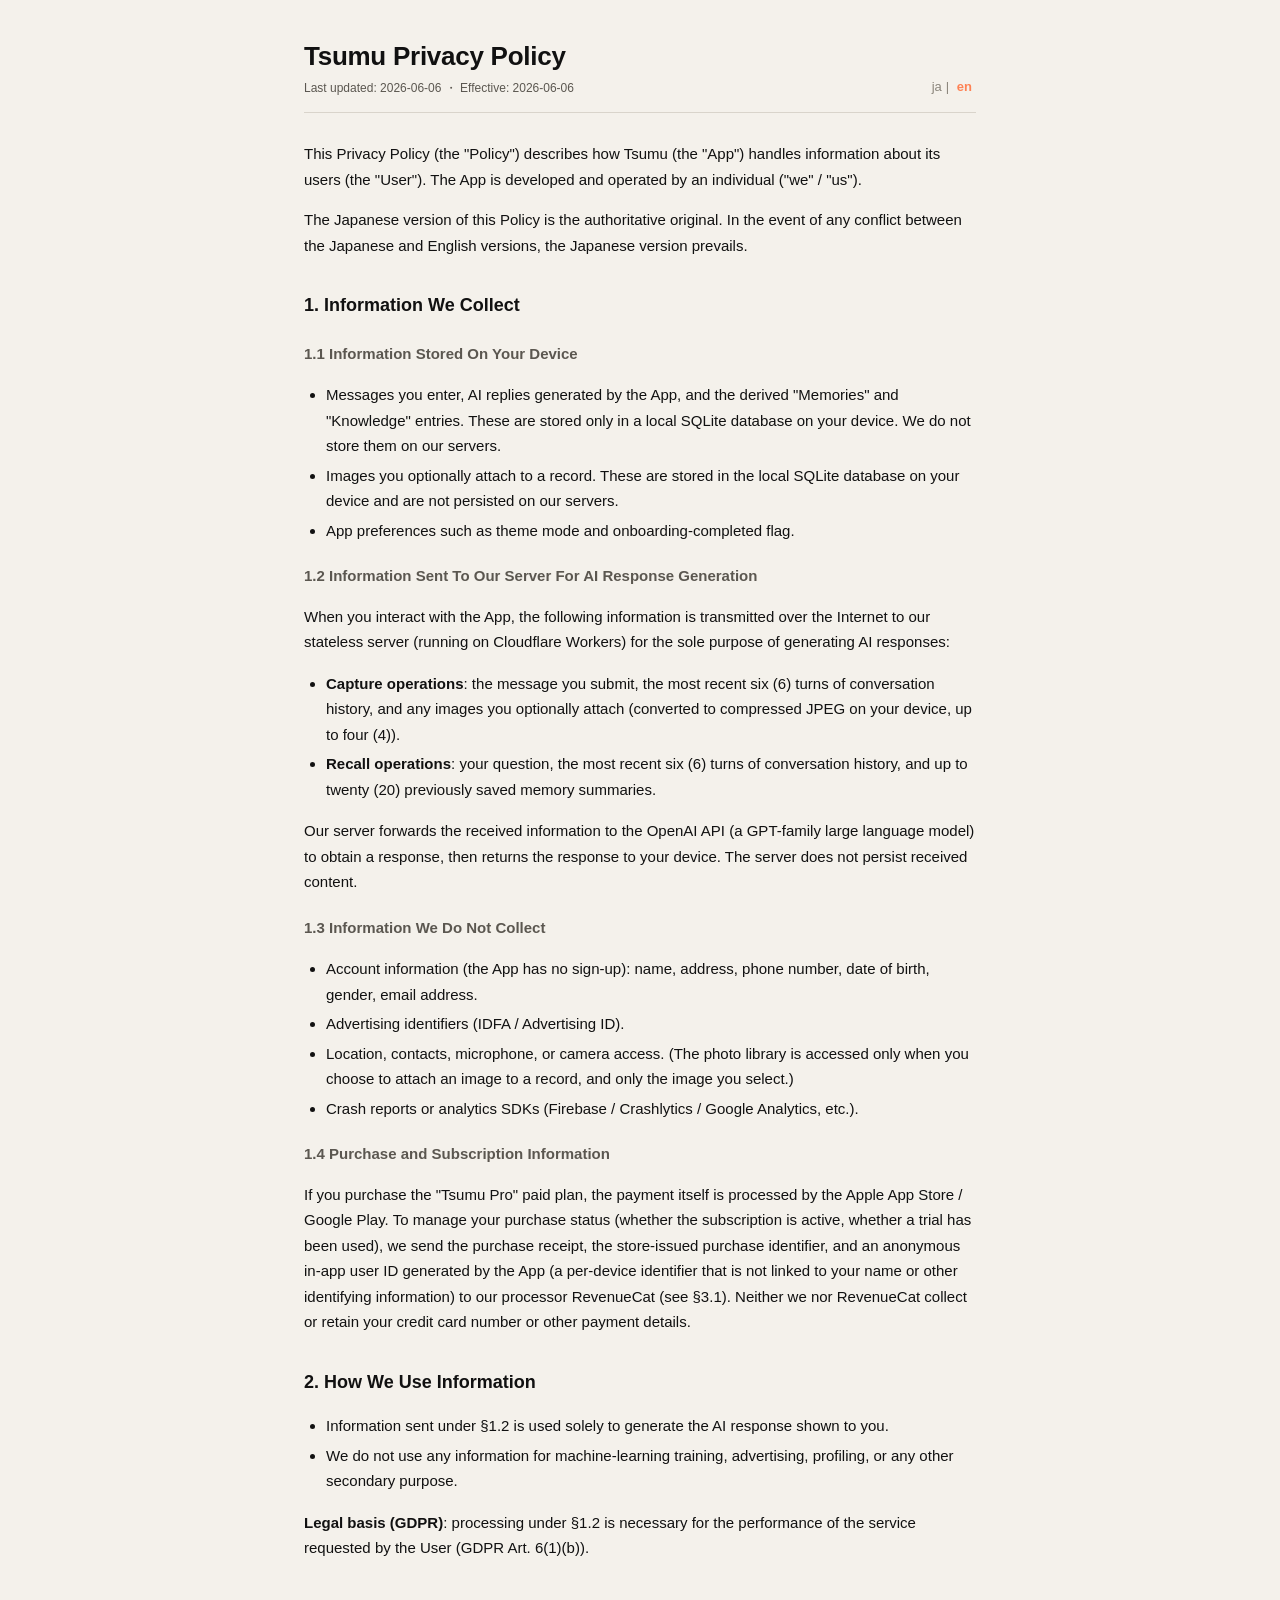
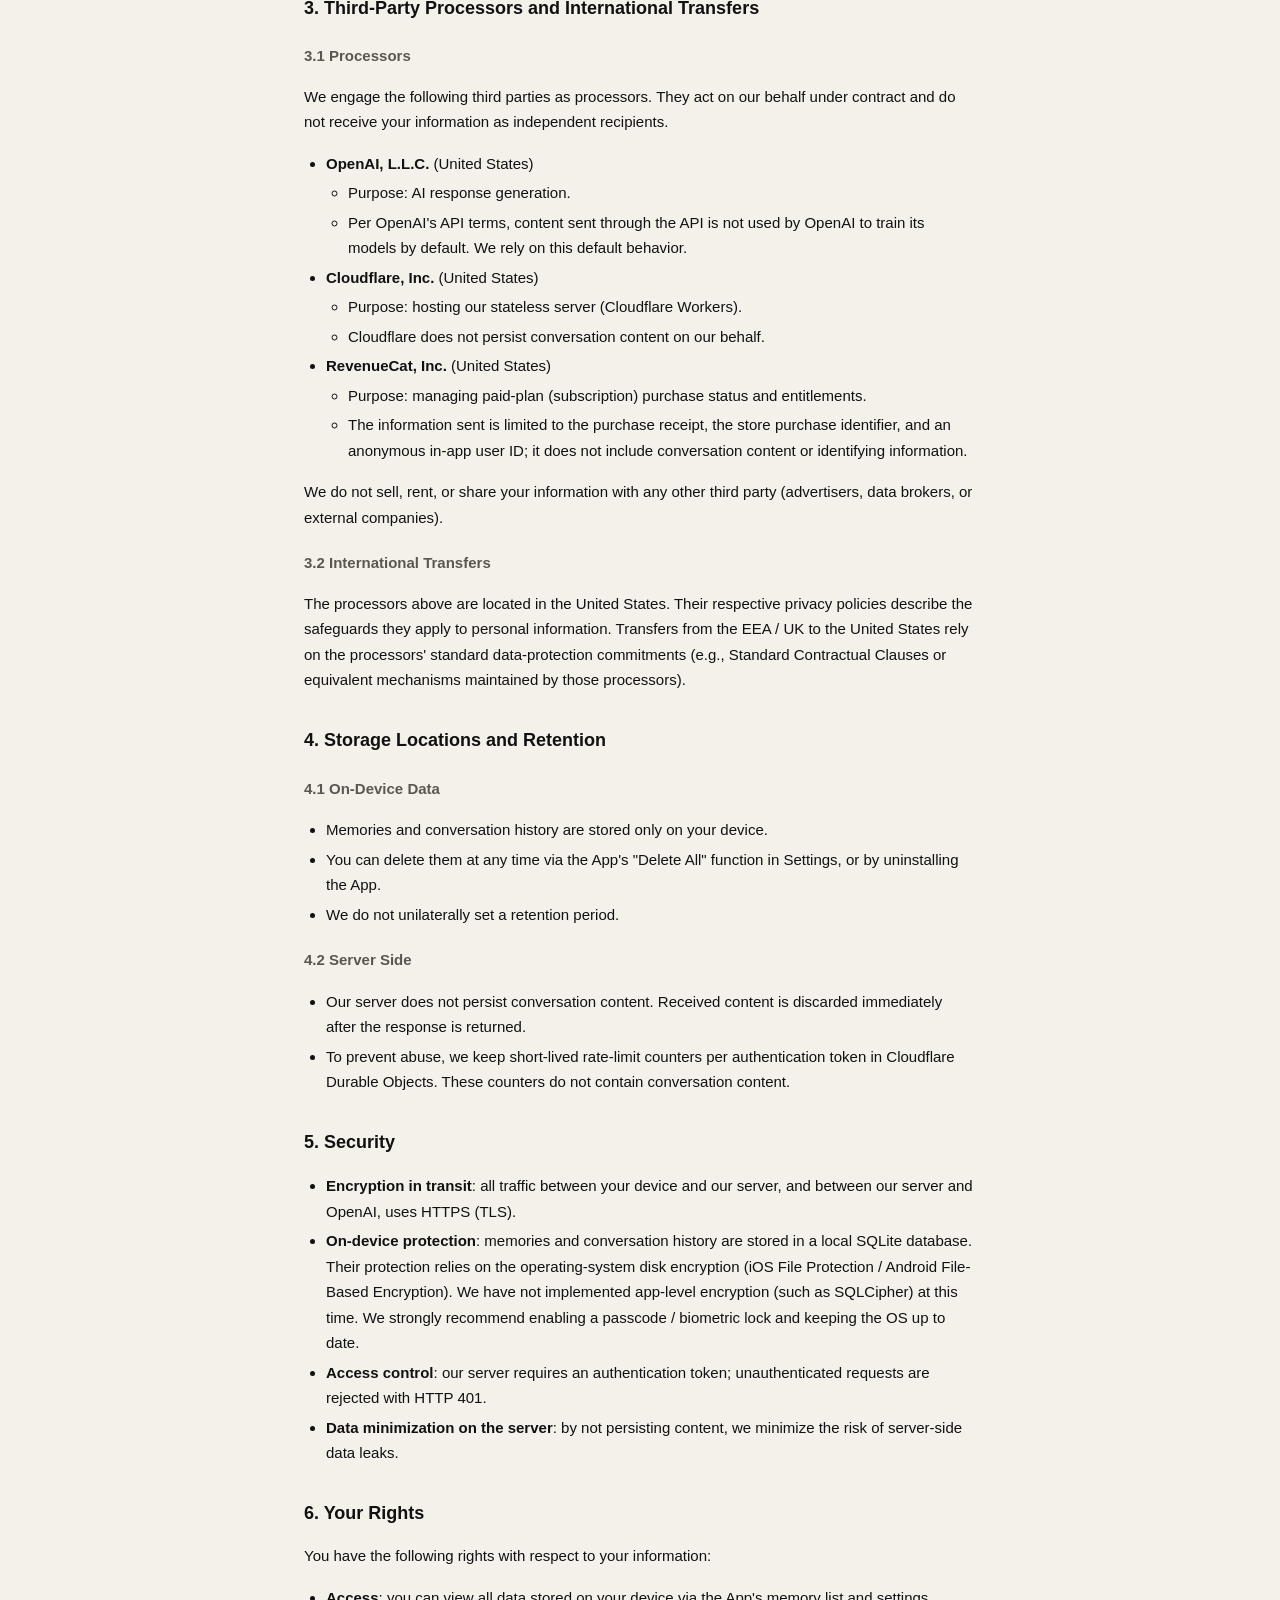
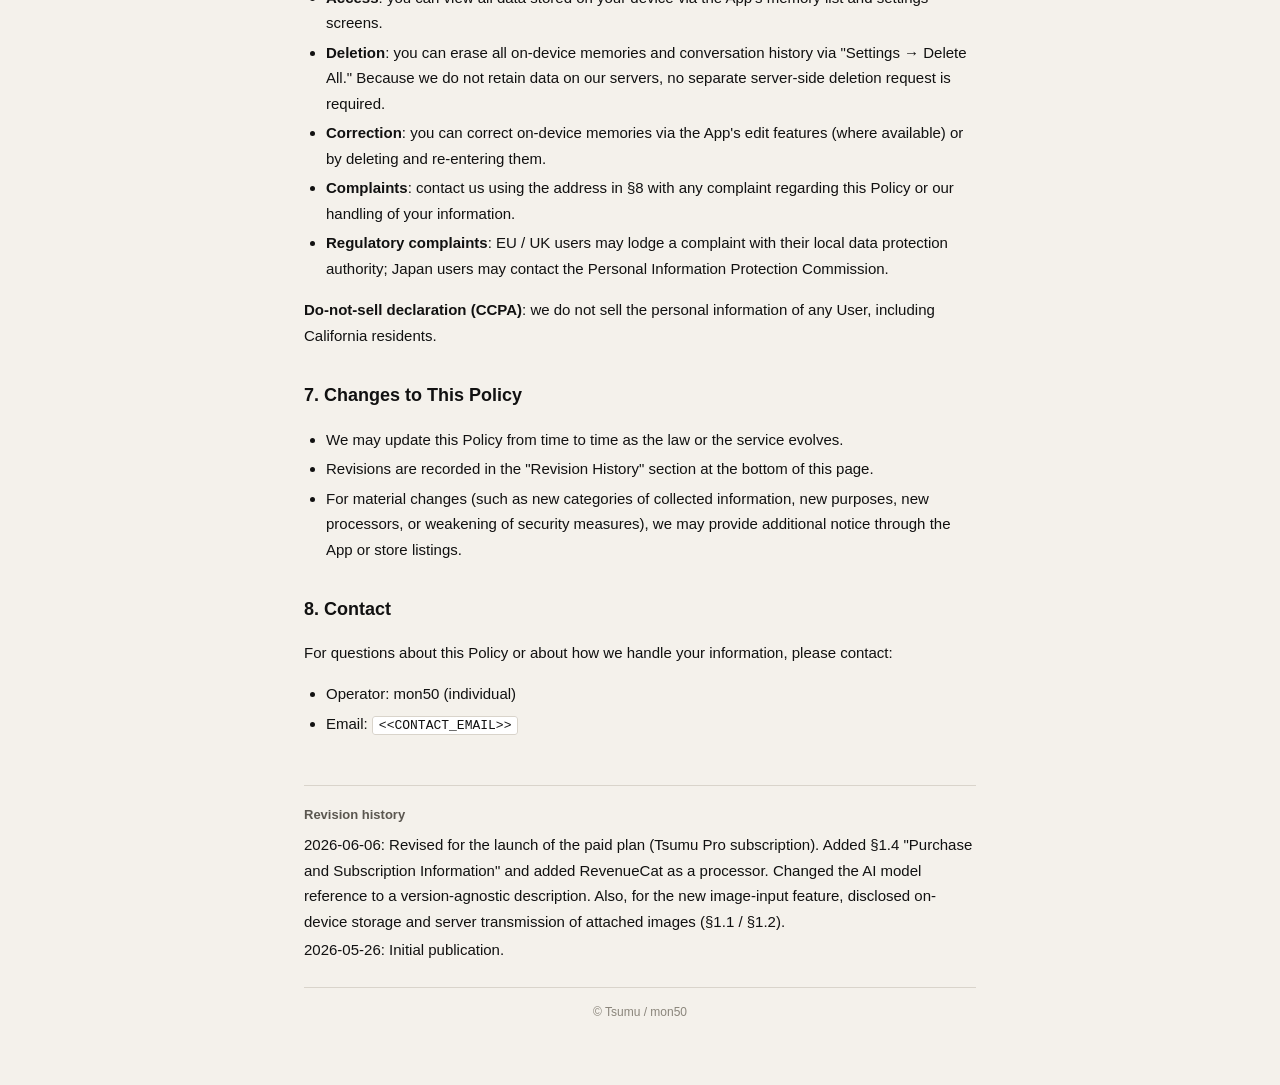
==== legal/privacy/en/index.html @ 3ec0108d "chore: initial publication of Tsumu legal pages 本体 tsumu の docs/legal/ をミラー。GitHub Pages で公開するための プラ" ====
<!doctype html>
<!--
  Tsumu Privacy Policy (en)
  Mirrors the ja version. Reference frameworks:
  - GDPR (EU) Art. 13 / 14 (information to data subjects), Art. 28 (processors), Art. 15-22 (rights)
  - CCPA (Cal. Civ. Code §§1798.100-1798.199) — do-not-sell declaration
  - Apple App Store Review Guideline 5.1, Google Play Developer Policy
  - The Japanese version is the authoritative original; this English translation is provided for accessibility.
-->
<html lang="en">
  <head>
    <meta charset="utf-8" />
    <meta name="viewport" content="width=device-width, initial-scale=1" />
    <meta name="robots" content="index,follow" />
    <title>Tsumu Privacy Policy</title>
    <link rel="stylesheet" href="../../shared/style.css" />
  </head>
  <body>
    <main class="legal">
      <header class="head">
        <div>
          <h1>Tsumu Privacy Policy</h1>
          <div class="sub">Last updated: 2026-06-06 ・ Effective: 2026-06-06</div>
        </div>
        <nav class="lang">
          <a href="../ja/">ja</a>|
          <a href="../en/" class="active">en</a>
        </nav>
      </header>

      <p>
        This Privacy Policy (the "Policy") describes how Tsumu (the "App") handles information about its
        users (the "User"). The App is developed and operated by an individual ("we" / "us").
      </p>
      <p>
        The Japanese version of this Policy is the authoritative original. In the event of any conflict
        between the Japanese and English versions, the Japanese version prevails.
      </p>

      <h2>1. Information We Collect</h2>
      <h3>1.1 Information Stored On Your Device</h3>
      <ul>
        <li>
          Messages you enter, AI replies generated by the App, and the derived "Memories" and
          "Knowledge" entries. These are stored only in a local SQLite database on your device. We do not
          store them on our servers.
        </li>
        <li>Images you optionally attach to a record. These are stored in the local SQLite database on your device and are not persisted on our servers.</li>
        <li>App preferences such as theme mode and onboarding-completed flag.</li>
      </ul>
      <h3>1.2 Information Sent To Our Server For AI Response Generation</h3>
      <p>
        When you interact with the App, the following information is transmitted over the Internet to our
        stateless server (running on Cloudflare Workers) for the sole purpose of generating AI responses:
      </p>
      <ul>
        <li>
          <strong>Capture operations</strong>: the message you submit, the most recent six (6) turns of
          conversation history, and any images you optionally attach (converted to compressed JPEG on your device, up to four (4)).
        </li>
        <li>
          <strong>Recall operations</strong>: your question, the most recent six (6) turns of conversation
          history, and up to twenty (20) previously saved memory summaries.
        </li>
      </ul>
      <p>
        Our server forwards the received information to the OpenAI API (a GPT-family large language model) to
        obtain a response, then returns the response to your device. The server does not persist received content.
      </p>
      <h3>1.3 Information We Do Not Collect</h3>
      <ul>
        <li>Account information (the App has no sign-up): name, address, phone number, date of birth, gender, email address.</li>
        <li>Advertising identifiers (IDFA / Advertising ID).</li>
        <li>Location, contacts, microphone, or camera access. (The photo library is accessed only when you choose to attach an image to a record, and only the image you select.)</li>
        <li>Crash reports or analytics SDKs (Firebase / Crashlytics / Google Analytics, etc.).</li>
      </ul>

      <h3>1.4 Purchase and Subscription Information</h3>
      <p>
        If you purchase the "Tsumu Pro" paid plan, the payment itself is processed by the Apple App Store /
        Google Play. To manage your purchase status (whether the subscription is active, whether a trial has
        been used), we send the purchase receipt, the store-issued purchase identifier, and an anonymous
        in-app user ID generated by the App (a per-device identifier that is not linked to your name or other
        identifying information) to our processor RevenueCat (see §3.1). Neither we nor RevenueCat collect or
        retain your credit card number or other payment details.
      </p>

      <h2>2. How We Use Information</h2>
      <ul>
        <li>Information sent under §1.2 is used solely to generate the AI response shown to you.</li>
        <li>
          We do not use any information for machine-learning training, advertising, profiling, or any other
          secondary purpose.
        </li>
      </ul>
      <p>
        <strong>Legal basis (GDPR)</strong>: processing under §1.2 is necessary for the performance of the
        service requested by the User (GDPR Art. 6(1)(b)).
      </p>

      <h2>3. Third-Party Processors and International Transfers</h2>
      <h3>3.1 Processors</h3>
      <p>
        We engage the following third parties as processors. They act on our behalf under contract and do
        not receive your information as independent recipients.
      </p>
      <ul>
        <li>
          <strong>OpenAI, L.L.C.</strong> (United States)
          <ul>
            <li>Purpose: AI response generation.</li>
            <li>
              Per OpenAI's API terms, content sent through the API is not used by OpenAI to train its
              models by default. We rely on this default behavior.
            </li>
          </ul>
        </li>
        <li>
          <strong>Cloudflare, Inc.</strong> (United States)
          <ul>
            <li>Purpose: hosting our stateless server (Cloudflare Workers).</li>
            <li>Cloudflare does not persist conversation content on our behalf.</li>
          </ul>
        </li>
        <li>
          <strong>RevenueCat, Inc.</strong> (United States)
          <ul>
            <li>Purpose: managing paid-plan (subscription) purchase status and entitlements.</li>
            <li>The information sent is limited to the purchase receipt, the store purchase identifier, and an anonymous in-app user ID; it does not include conversation content or identifying information.</li>
          </ul>
        </li>
      </ul>
      <p>
        We do not sell, rent, or share your information with any other third party (advertisers, data
        brokers, or external companies).
      </p>
      <h3>3.2 International Transfers</h3>
      <p>
        The processors above are located in the United States. Their respective privacy policies describe
        the safeguards they apply to personal information. Transfers from the EEA / UK to the United States
        rely on the processors' standard data-protection commitments (e.g., Standard Contractual Clauses or
        equivalent mechanisms maintained by those processors).
      </p>

      <h2>4. Storage Locations and Retention</h2>
      <h3>4.1 On-Device Data</h3>
      <ul>
        <li>Memories and conversation history are stored only on your device.</li>
        <li>You can delete them at any time via the App's "Delete All" function in Settings, or by uninstalling the App.</li>
        <li>We do not unilaterally set a retention period.</li>
      </ul>
      <h3>4.2 Server Side</h3>
      <ul>
        <li>Our server does not persist conversation content. Received content is discarded immediately after the response is returned.</li>
        <li>
          To prevent abuse, we keep short-lived rate-limit counters per authentication token in Cloudflare
          Durable Objects. These counters do not contain conversation content.
        </li>
      </ul>

      <h2>5. Security</h2>
      <ul>
        <li><strong>Encryption in transit</strong>: all traffic between your device and our server, and between our server and OpenAI, uses HTTPS (TLS).</li>
        <li>
          <strong>On-device protection</strong>: memories and conversation history are stored in a local
          SQLite database. Their protection relies on the operating-system disk encryption (iOS File
          Protection / Android File-Based Encryption). We have not implemented app-level encryption (such
          as SQLCipher) at this time. We strongly recommend enabling a passcode / biometric lock and
          keeping the OS up to date.
        </li>
        <li><strong>Access control</strong>: our server requires an authentication token; unauthenticated requests are rejected with HTTP 401.</li>
        <li><strong>Data minimization on the server</strong>: by not persisting content, we minimize the risk of server-side data leaks.</li>
      </ul>

      <h2>6. Your Rights</h2>
      <p>You have the following rights with respect to your information:</p>
      <ul>
        <li><strong>Access</strong>: you can view all data stored on your device via the App's memory list and settings screens.</li>
        <li><strong>Deletion</strong>: you can erase all on-device memories and conversation history via "Settings → Delete All." Because we do not retain data on our servers, no separate server-side deletion request is required.</li>
        <li><strong>Correction</strong>: you can correct on-device memories via the App's edit features (where available) or by deleting and re-entering them.</li>
        <li><strong>Complaints</strong>: contact us using the address in §8 with any complaint regarding this Policy or our handling of your information.</li>
        <li><strong>Regulatory complaints</strong>: EU / UK users may lodge a complaint with their local data protection authority; Japan users may contact the Personal Information Protection Commission.</li>
      </ul>
      <p>
        <strong>Do-not-sell declaration (CCPA)</strong>: we do not sell the personal information of any
        User, including California residents.
      </p>

      <h2>7. Changes to This Policy</h2>
      <ul>
        <li>We may update this Policy from time to time as the law or the service evolves.</li>
        <li>Revisions are recorded in the "Revision History" section at the bottom of this page.</li>
        <li>
          For material changes (such as new categories of collected information, new purposes, new
          processors, or weakening of security measures), we may provide additional notice through the App
          or store listings.
        </li>
      </ul>

      <h2>8. Contact</h2>
      <p>For questions about this Policy or about how we handle your information, please contact:</p>
      <ul>
        <li>Operator: mon50 (individual)</li>
        <li>Email: <code>&lt;&lt;CONTACT_EMAIL&gt;&gt;</code></li>
      </ul>

      <footer class="revisions">
        <strong>Revision history</strong>
        <ul>
          <li>2026-06-06: Revised for the launch of the paid plan (Tsumu Pro subscription). Added §1.4 "Purchase and Subscription Information" and added RevenueCat as a processor. Changed the AI model reference to a version-agnostic description. Also, for the new image-input feature, disclosed on-device storage and server transmission of attached images (§1.1 / §1.2).</li>
          <li>2026-05-26: Initial publication.</li>
        </ul>
      </footer>
      <footer class="bottom">© Tsumu / mon50</footer>
    </main>
  </body>
</html>
---- legal/shared/style.css ----
/*
  Tsumu 法務ページ共有スタイル。
  worldview: Soft Brutalist Minimal Grid。落ち着いた色とフラットレイアウト、絵文字や装飾を避ける。
*/

:root {
  --bg: #f4f1eb;
  --surface: #ffffff;
  --line: #d9d4cb;
  --text: #111111;
  --text-muted: #5b5750;
  --text-subtle: #8a857b;
  --accent: #fe8254;
  --link: #3f5a62;
}

* {
  box-sizing: border-box;
}

html,
body {
  margin: 0;
  padding: 0;
}

body {
  background: var(--bg);
  color: var(--text);
  font-family: -apple-system, "Hiragino Sans", "Helvetica Neue", "Yu Gothic", "Segoe UI", Arial,
    sans-serif;
  font-size: 16px;
  line-height: 1.7;
  -webkit-text-size-adjust: 100%;
}

main.legal {
  max-width: 720px;
  margin: 0 auto;
  padding: 40px 24px 64px;
}

header.head {
  border-bottom: 1px solid var(--line);
  padding-bottom: 14px;
  margin-bottom: 28px;
  display: flex;
  justify-content: space-between;
  align-items: flex-end;
  gap: 16px;
  flex-wrap: wrap;
}

header.head h1 {
  margin: 0;
  font-size: 26px;
  line-height: 1.3;
  font-weight: 700;
  letter-spacing: -0.01em;
}

header.head .sub {
  font-size: 12px;
  color: var(--text-muted);
  margin-top: 4px;
}

nav.lang {
  font-size: 13px;
  color: var(--text-subtle);
}

nav.lang a {
  color: var(--text-subtle);
  text-decoration: none;
  margin: 0 4px;
}

nav.lang a.active {
  color: var(--accent);
  font-weight: 700;
}

nav.lang a:hover {
  color: var(--text-muted);
}

main.legal h2 {
  font-size: 18px;
  margin-top: 32px;
  margin-bottom: 8px;
  font-weight: 700;
}

main.legal h3 {
  font-size: 15px;
  margin-top: 20px;
  margin-bottom: 6px;
  font-weight: 700;
  color: var(--text-muted);
}

main.legal p,
main.legal li {
  font-size: 15px;
  color: var(--text);
}

main.legal ul,
main.legal ol {
  padding-left: 22px;
}

main.legal li {
  margin: 4px 0;
}

main.legal strong {
  font-weight: 700;
}

main.legal code {
  background: var(--surface);
  border: 1px solid var(--line);
  padding: 1px 6px;
  border-radius: 3px;
  font-family: "SF Mono", Menlo, Consolas, monospace;
  font-size: 13px;
}

footer.revisions {
  margin-top: 48px;
  padding-top: 18px;
  border-top: 1px solid var(--line);
  font-size: 13px;
  color: var(--text-muted);
}

footer.revisions strong {
  display: block;
  margin-bottom: 6px;
}

footer.revisions ul {
  list-style: none;
  padding-left: 0;
  margin: 0;
}

footer.revisions li {
  margin: 3px 0;
}

footer.bottom {
  margin-top: 24px;
  padding-top: 14px;
  border-top: 1px solid var(--line);
  font-size: 12px;
  color: var(--text-subtle);
  text-align: center;
}

@media (max-width: 480px) {
  main.legal {
    padding: 24px 16px 48px;
  }
  header.head h1 {
    font-size: 22px;
  }
}
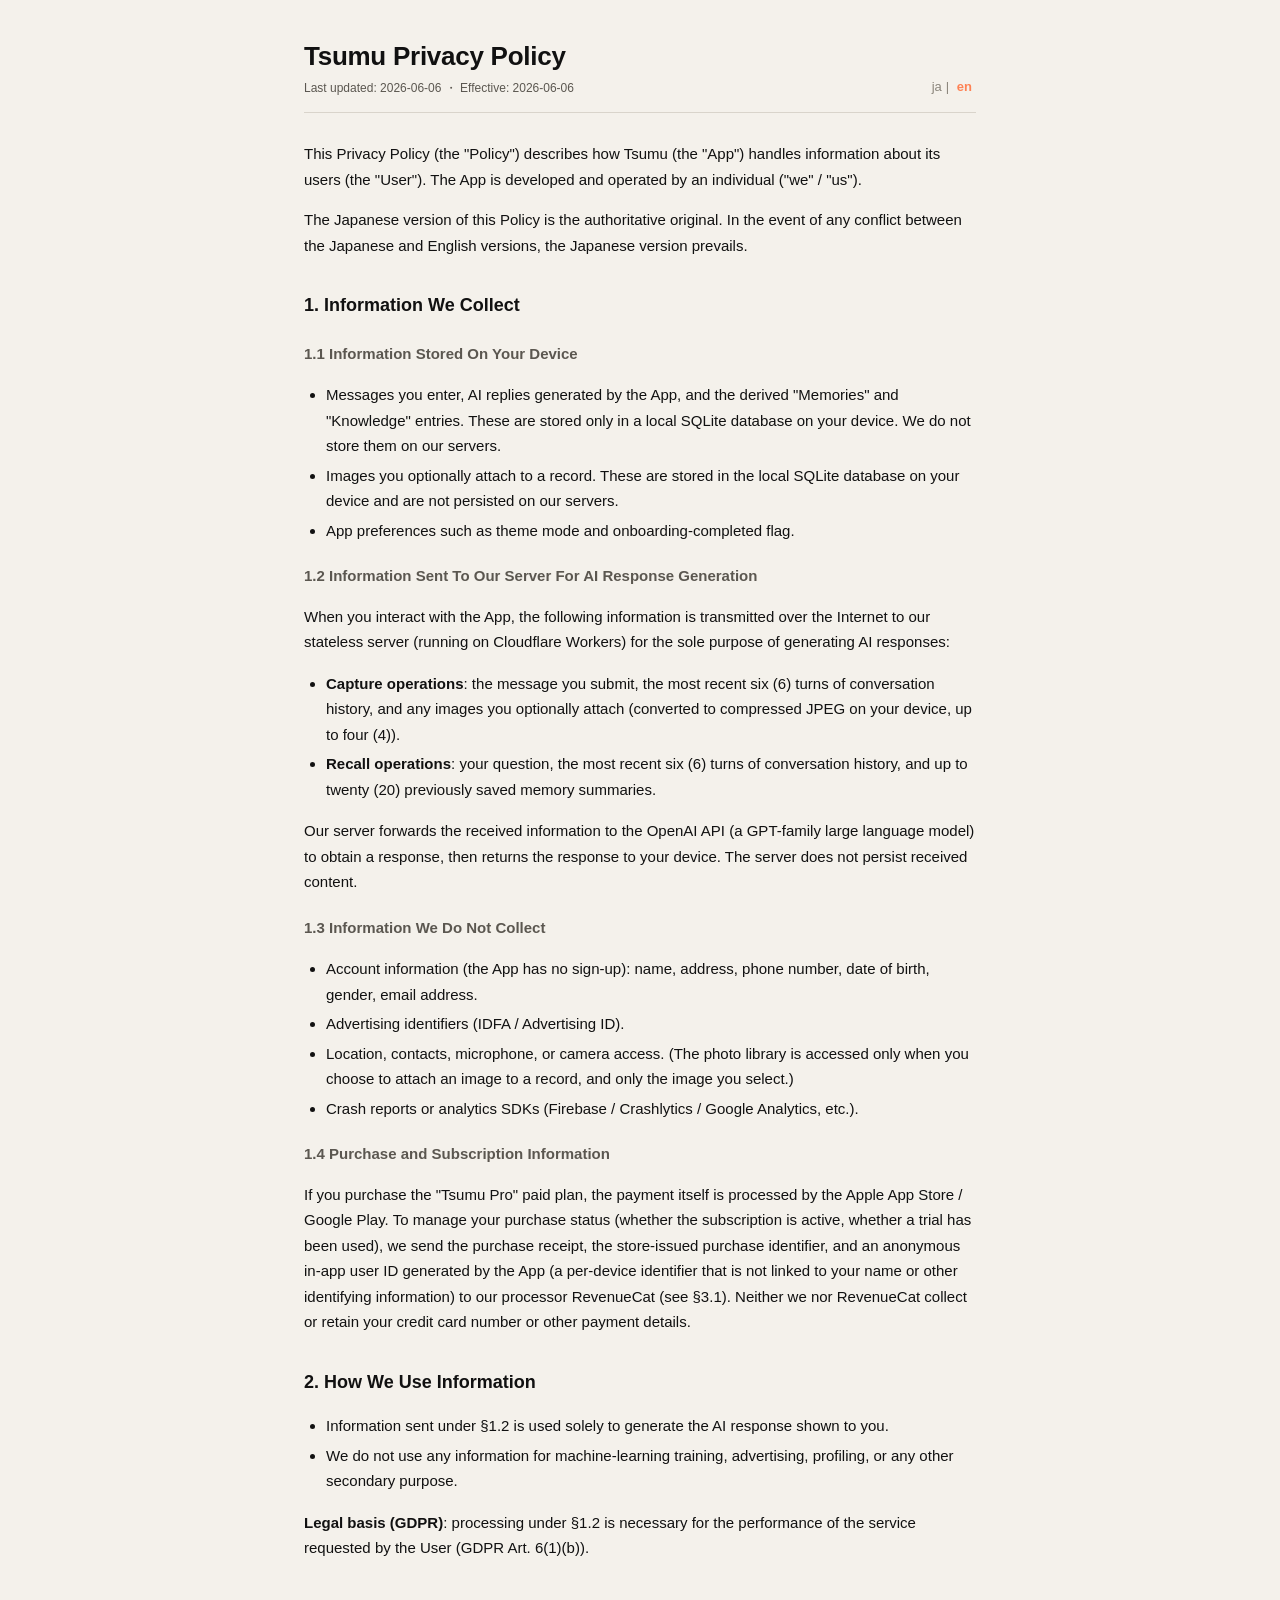
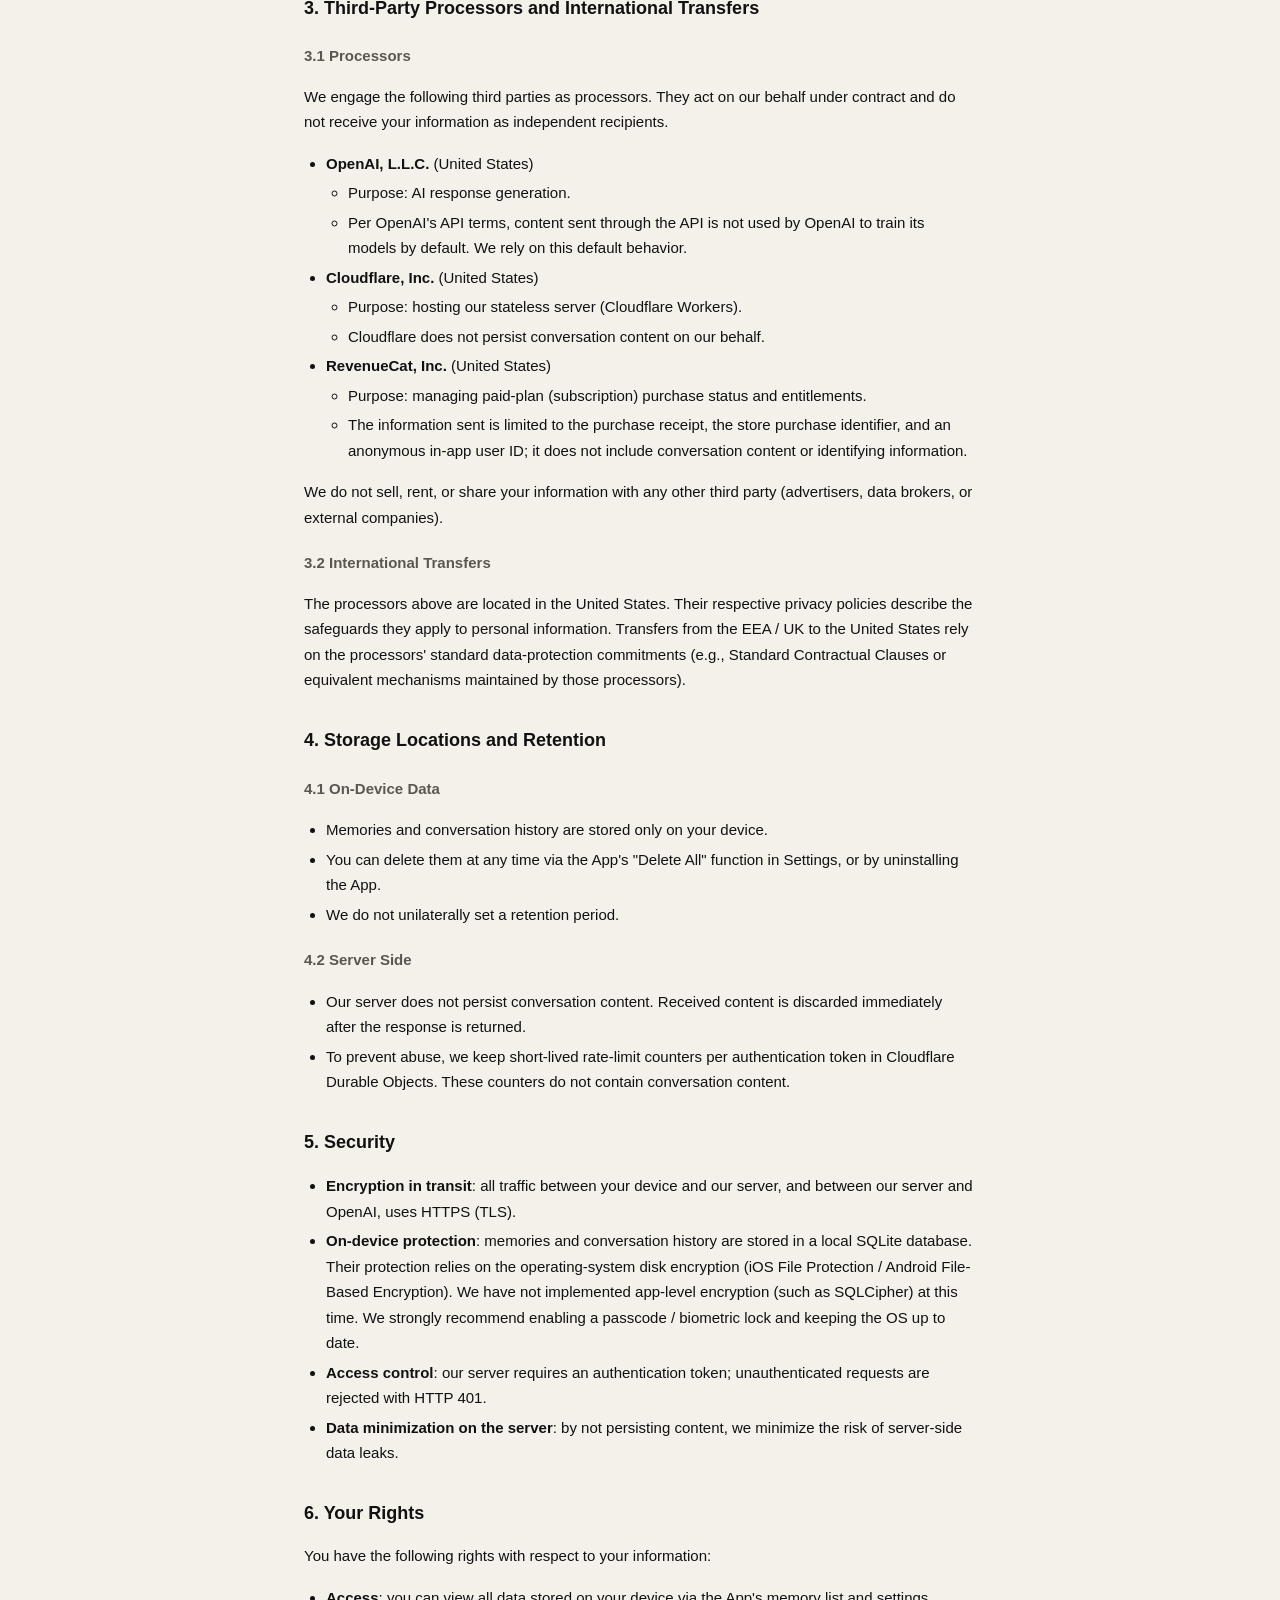
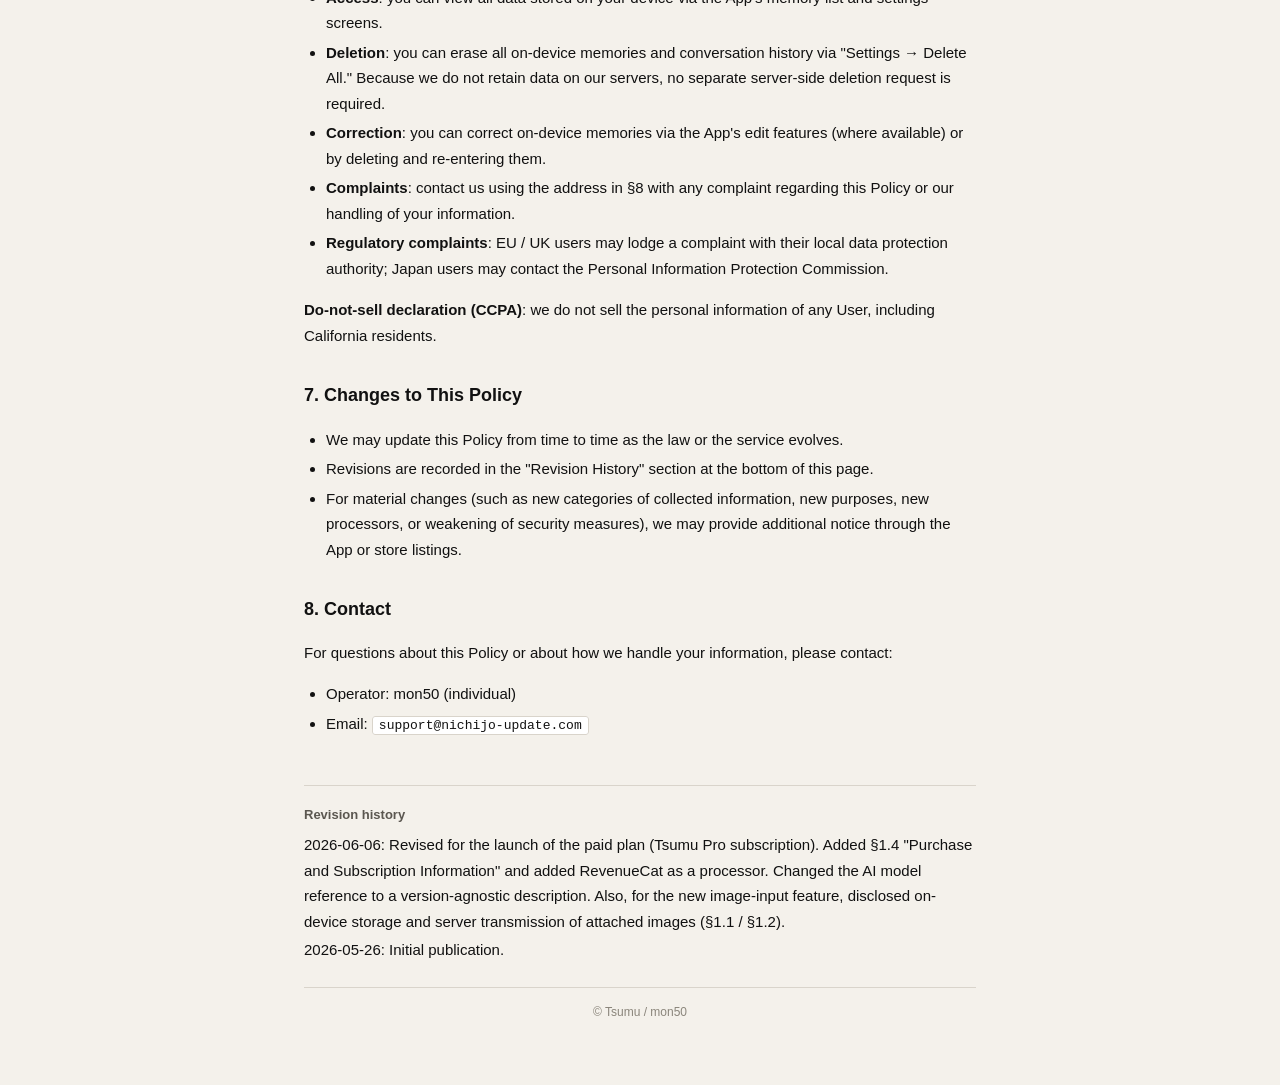
==== commit 39a63ec8: "legal: 連絡先メールを support@nichijo-update.com に確定・置換 Co-Authored-By: Claude Fable 5 <noreply@anthropic.c" ====
--- a/legal/privacy/en/index.html
+++ b/legal/privacy/en/index.html
@@ -201,7 +201,7 @@
       <p>For questions about this Policy or about how we handle your information, please contact:</p>
       <ul>
         <li>Operator: mon50 (individual)</li>
-        <li>Email: <code>&lt;&lt;CONTACT_EMAIL&gt;&gt;</code></li>
+        <li>Email: <code>support@nichijo-update.com</code></li>
       </ul>
 
       <footer class="revisions">
